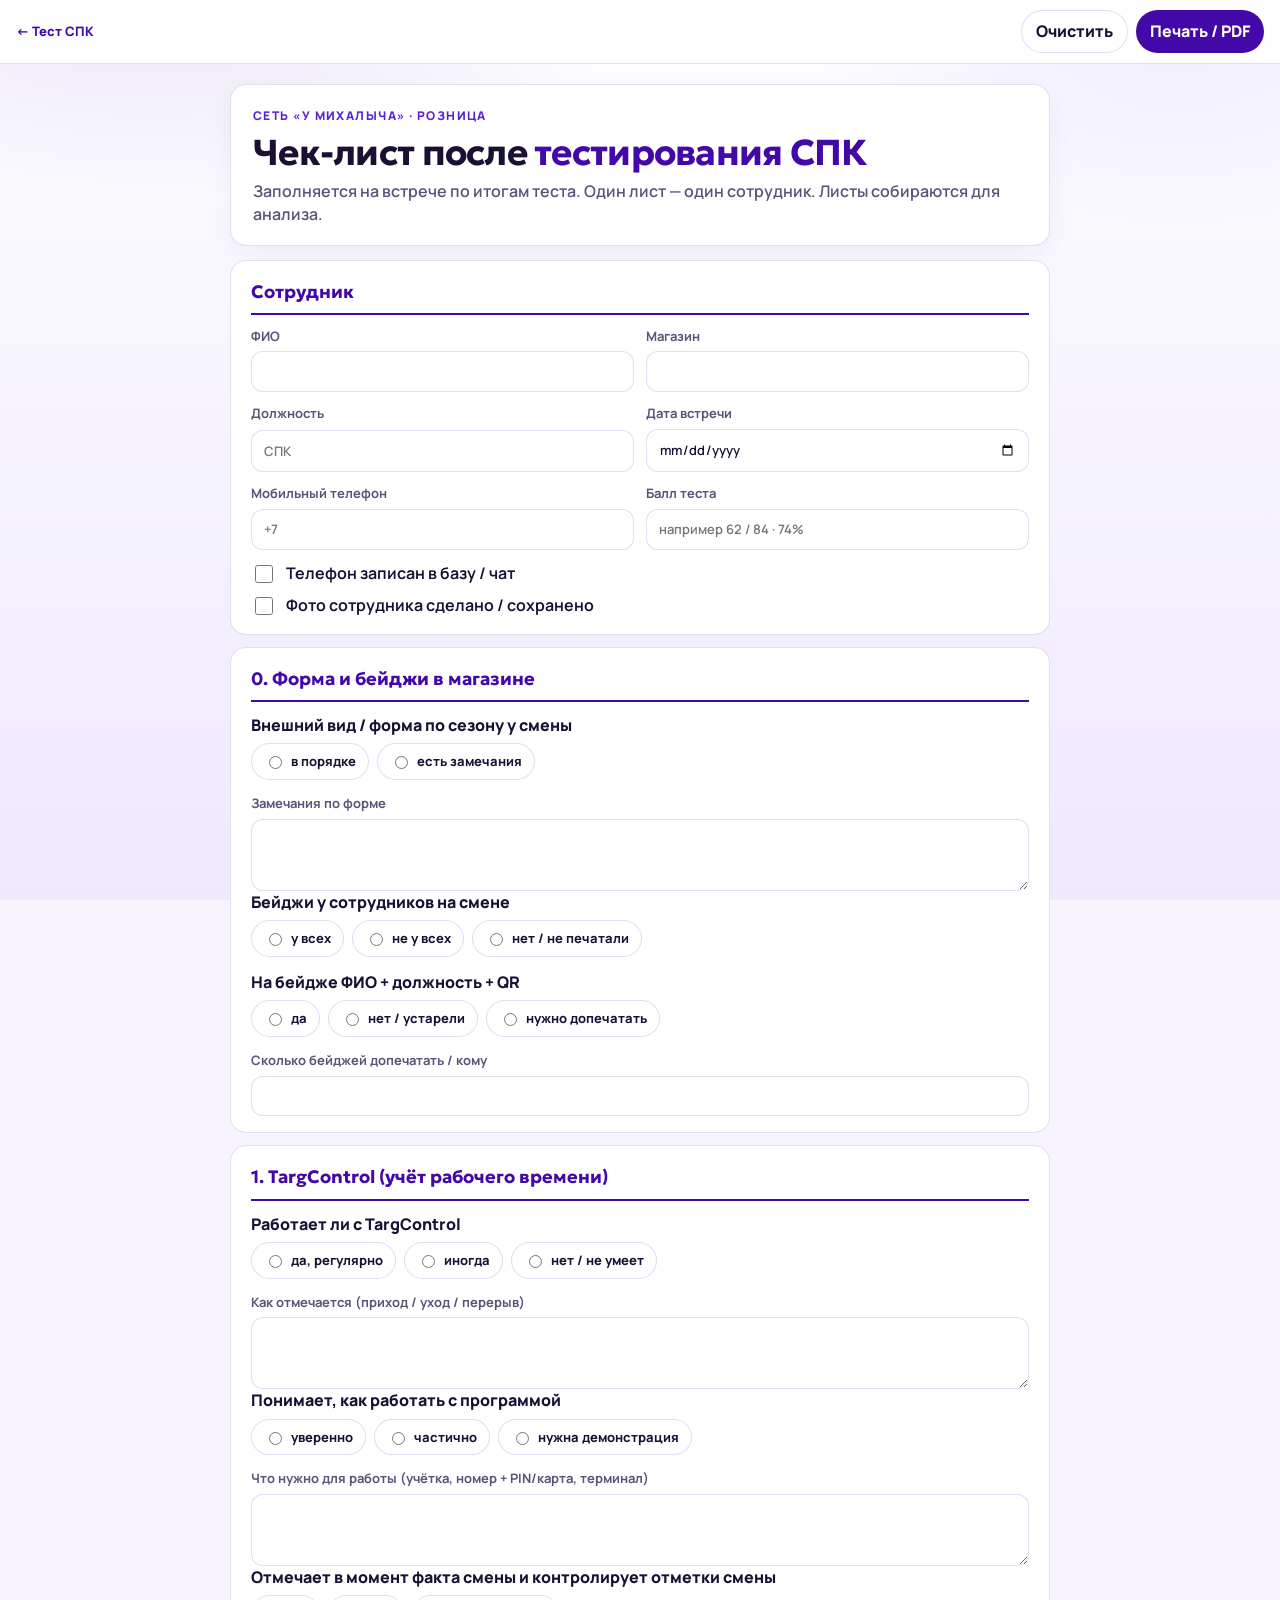
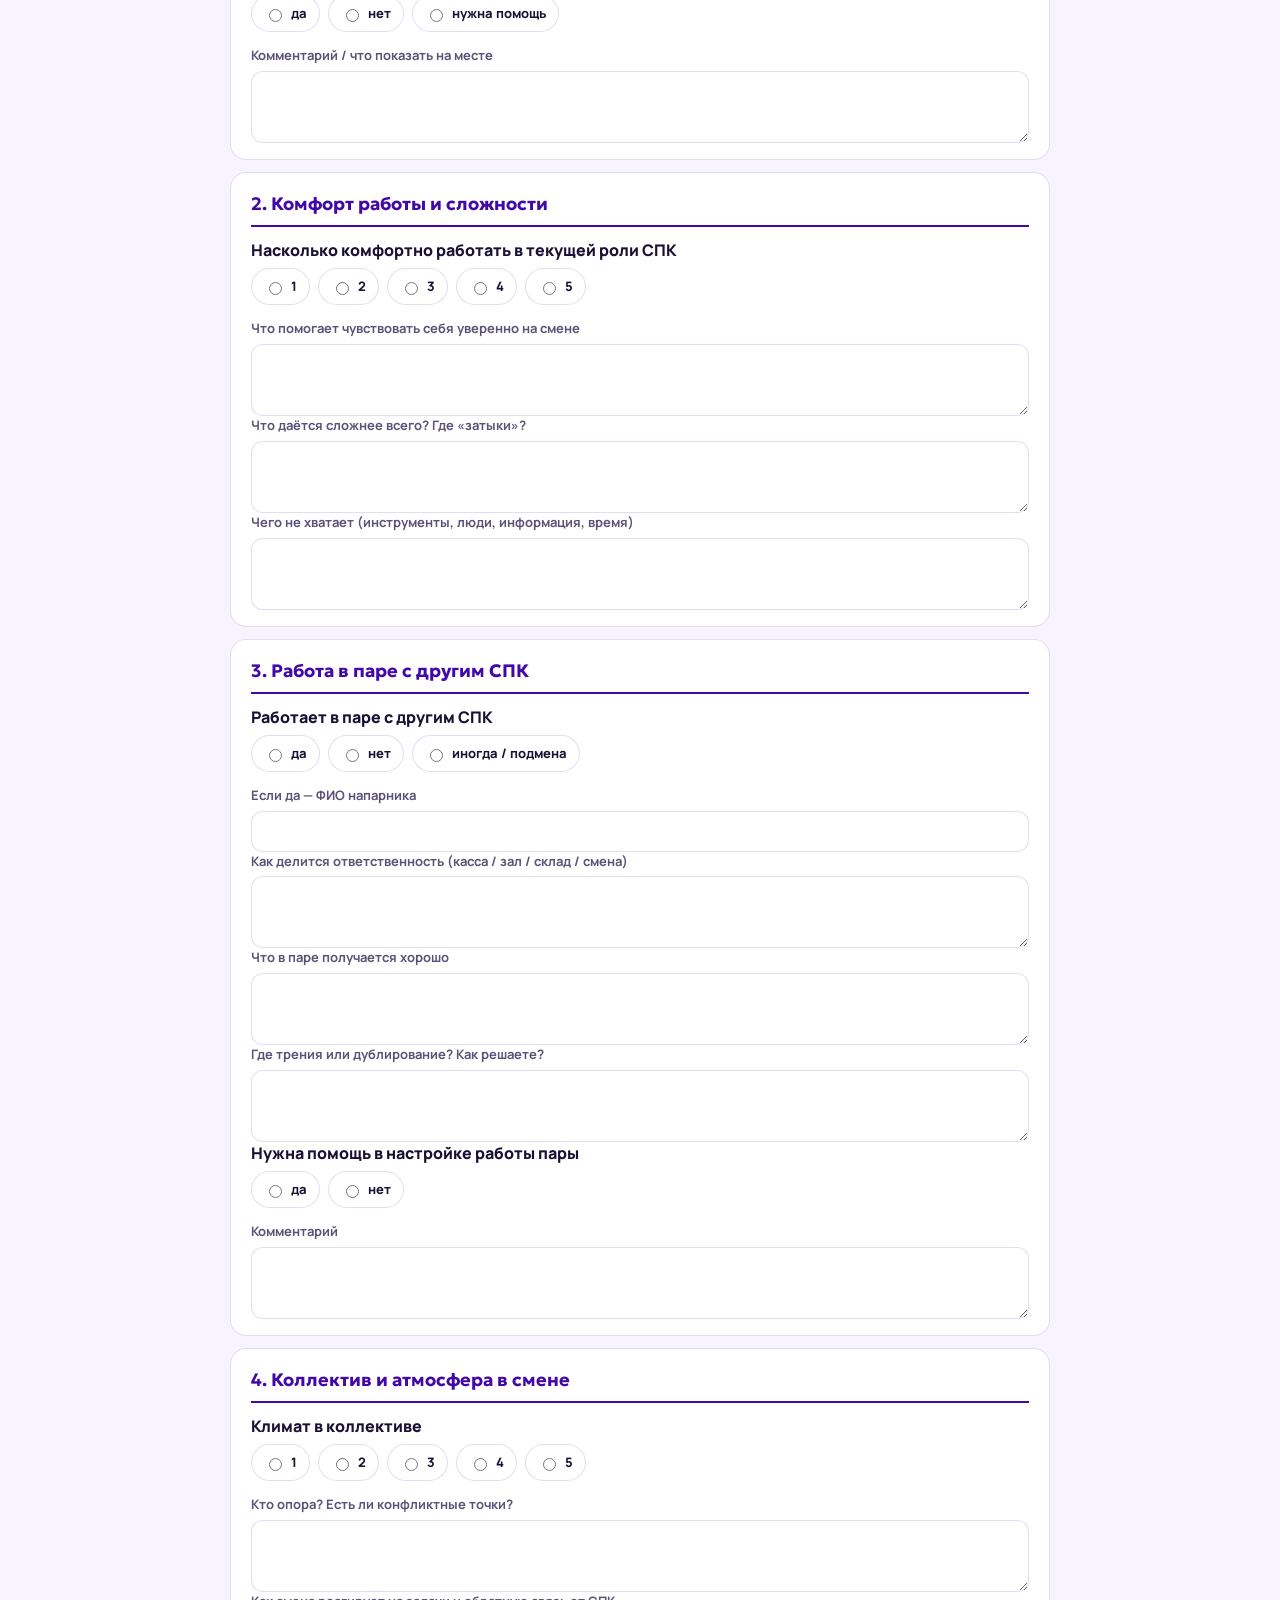
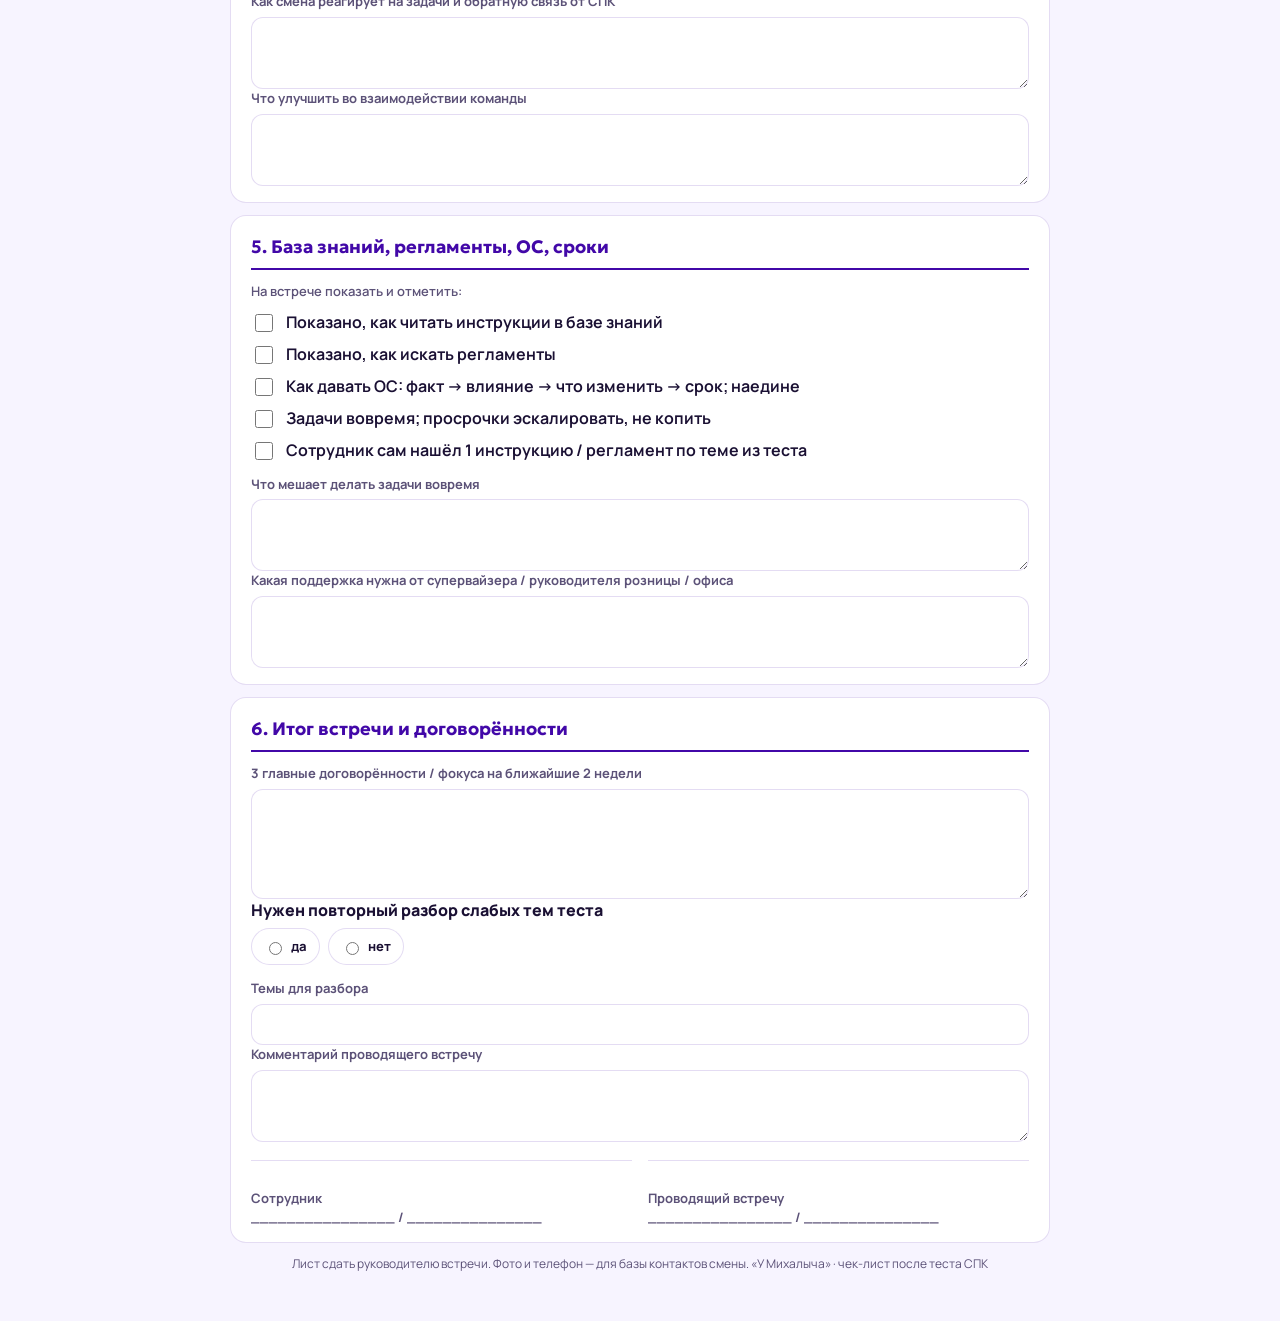
==== checklist.html @ 99d109a1 "Publish the post-test SPK checklist as a branded GitHub Pages form. Co-authored-by: Cursor <cursorag" ====
<!DOCTYPE html>
<html lang="ru">
<head>
  <meta charset="UTF-8" />
  <meta name="viewport" content="width=device-width, initial-scale=1" />
  <title>Чек-лист после тестирования СПК — У Михалыча</title>
  <meta name="description" content="Чек-лист встречи по итогам теста СПК сети «У Михалыча»: форма, бейджи, TargControl, комфорт, пара, коллектив, база знаний." />
  <meta name="theme-color" content="#4208a8" />
  <link rel="preconnect" href="https://fonts.googleapis.com" />
  <link rel="preconnect" href="https://fonts.gstatic.com" crossorigin />
  <link href="https://fonts.googleapis.com/css2?family=Geologica:wght@600;700&family=Manrope:wght@400;600;700;800&display=swap" rel="stylesheet" />
  <style>
    :root {
      --p: #4208a8;
      --p2: #5b21d6;
      --bg: #f7f4ff;
      --paper: #ffffff;
      --ink: #1a1033;
      --muted: #5c5278;
      --line: rgba(66, 8, 168, 0.14);
      --soft: rgba(66, 8, 168, 0.08);
      --ok: #1f7a4d;
      --radius: 16px;
      --font: "Manrope", system-ui, sans-serif;
      --display: "Geologica", "Manrope", sans-serif;
    }
    * { box-sizing: border-box; }
    html, body { margin: 0; min-height: 100%; }
    body {
      font-family: var(--font);
      color: var(--ink);
      background: var(--bg);
      line-height: 1.45;
    }
    .glow {
      position: fixed; inset: 0; pointer-events: none; z-index: 0;
      background:
        radial-gradient(900px 480px at 12% -10%, rgba(66, 8, 168, 0.14), transparent 60%),
        radial-gradient(700px 420px at 92% 0%, rgba(107, 61, 255, 0.1), transparent 55%),
        linear-gradient(180deg, #fff 0%, #f7f4ff 45%, #efe9ff 100%);
    }
    .bar {
      position: sticky; top: 0; z-index: 20;
      display: flex; align-items: center; justify-content: space-between; gap: 12px;
      padding: 10px 16px;
      background: rgba(255,255,255,.92);
      backdrop-filter: blur(12px);
      border-bottom: 1px solid var(--line);
    }
    .bar a { color: var(--p); font-weight: 800; text-decoration: none; font-size: 13px; }
    .bar .actions { display: flex; gap: 8px; flex-wrap: wrap; }
    .wrap {
      position: relative; z-index: 1;
      width: min(820px, calc(100% - 28px));
      margin: 20px auto 48px;
    }
    .hero {
      background: var(--paper);
      border: 1px solid var(--line);
      border-radius: var(--radius);
      padding: 22px 22px 18px;
      box-shadow: 0 10px 28px rgba(66, 8, 168, 0.06);
      margin-bottom: 14px;
    }
    .eyebrow {
      margin: 0 0 8px;
      text-transform: uppercase;
      letter-spacing: .12em;
      font-size: 12px;
      font-weight: 800;
      color: var(--p2);
    }
    h1 {
      font-family: var(--display);
      font-size: clamp(26px, 5vw, 36px);
      line-height: 1.1;
      margin: 0 0 8px;
      letter-spacing: -.02em;
    }
    h1 span { color: var(--p); }
    .lead { margin: 0; color: var(--muted); font-weight: 600; }
    .card {
      background: var(--paper);
      border: 1px solid var(--line);
      border-radius: var(--radius);
      padding: 18px 20px 16px;
      margin-bottom: 12px;
    }
    .card h2 {
      font-family: var(--display);
      font-size: 18px;
      margin: 0 0 12px;
      color: var(--p);
      padding-bottom: 8px;
      border-bottom: 2px solid var(--p);
    }
    .grid { display: grid; gap: 12px; }
    .grid.two { grid-template-columns: 1fr 1fr; }
    label.field { display: grid; gap: 6px; font-size: 13px; font-weight: 700; color: var(--muted); }
    input[type="text"], input[type="tel"], input[type="date"], textarea {
      width: 100%;
      font: inherit;
      font-weight: 600;
      color: var(--ink);
      border: 1px solid var(--line);
      border-radius: 12px;
      padding: 10px 12px;
      background: #fff;
    }
    textarea { min-height: 72px; resize: vertical; }
    input:focus, textarea:focus { outline: none; border-color: var(--p2); box-shadow: 0 0 0 3px rgba(91,33,214,.12); }
    .checks { display: grid; gap: 8px; }
    .check {
      display: flex; align-items: flex-start; gap: 10px;
      font-weight: 650; cursor: pointer;
    }
    .check input { margin-top: 3px; accent-color: var(--p); width: 18px; height: 18px; flex: 0 0 auto; }
    .pills { display: flex; flex-wrap: wrap; gap: 8px; }
    .pills label {
      display: inline-flex; align-items: center; gap: 6px;
      padding: 8px 12px;
      border: 1px solid var(--line);
      border-radius: 999px;
      background: #fff;
      font-weight: 750;
      font-size: 13px;
      cursor: pointer;
    }
    .pills input { accent-color: var(--p); }
    .pills label:has(input:checked) {
      border-color: var(--p);
      background: var(--soft);
      color: var(--p);
    }
    .q { margin: 0 0 6px; font-weight: 800; }
    .block { margin-bottom: 14px; }
    .hint { margin: 0 0 10px; color: var(--muted); font-size: 13px; font-weight: 600; }
    .btn {
      appearance: none; border: 0; cursor: pointer;
      border-radius: 999px;
      padding: 9px 14px;
      font: inherit; font-weight: 800;
    }
    .btn.primary { background: var(--p); color: #fff; }
    .btn.ghost { background: #fff; color: var(--ink); border: 1px solid var(--line); }
    .signs { display: grid; grid-template-columns: 1fr 1fr; gap: 16px; }
    .sign { border-top: 1px solid var(--line); padding-top: 28px; color: var(--muted); font-size: 13px; font-weight: 700; }
    .foot { text-align: center; color: var(--muted); font-size: 12px; margin-top: 8px; }
    @media (max-width: 640px) {
      .grid.two, .signs { grid-template-columns: 1fr; }
    }
    @media print {
      .glow, .bar, .no-print { display: none !important; }
      body { background: #fff; }
      .wrap { width: auto; margin: 0; }
      .hero, .card { box-shadow: none; break-inside: avoid; }
    }
  </style>
</head>
<body>
  <div class="glow" aria-hidden="true"></div>
  <div class="bar no-print">
    <a href="./">← Тест СПК</a>
    <div class="actions">
      <button class="btn ghost" type="button" id="btn-clear">Очистить</button>
      <button class="btn primary" type="button" id="btn-print">Печать / PDF</button>
    </div>
  </div>

  <main class="wrap">
    <header class="hero">
      <p class="eyebrow">Сеть «У Михалыча» · розница</p>
      <h1>Чек-лист после <span>тестирования СПК</span></h1>
      <p class="lead">Заполняется на встрече по итогам теста. Один лист — один сотрудник. Листы собираются для анализа.</p>
    </header>

    <form id="sheet">
      <section class="card">
        <h2>Сотрудник</h2>
        <div class="grid two">
          <label class="field">ФИО<input name="fio" type="text" autocomplete="name" /></label>
          <label class="field">Магазин<input name="store" type="text" /></label>
          <label class="field">Должность<input name="role" type="text" placeholder="СПК" /></label>
          <label class="field">Дата встречи<input name="date" type="date" /></label>
          <label class="field">Мобильный телефон<input name="phone" type="tel" placeholder="+7" /></label>
          <label class="field">Балл теста<input name="score" type="text" placeholder="например 62 / 84 · 74%" /></label>
        </div>
        <div class="checks" style="margin-top:12px">
          <label class="check"><input type="checkbox" name="phone_saved" /> Телефон записан в базу / чат</label>
          <label class="check"><input type="checkbox" name="photo" /> Фото сотрудника сделано / сохранено</label>
        </div>
      </section>

      <section class="card">
        <h2>0. Форма и бейджи в магазине</h2>
        <div class="block">
          <p class="q">Внешний вид / форма по сезону у смены</p>
          <div class="pills">
            <label><input type="radio" name="form_ok" value="ok" /> в порядке</label>
            <label><input type="radio" name="form_ok" value="notes" /> есть замечания</label>
          </div>
        </div>
        <label class="field">Замечания по форме<textarea name="form_notes"></textarea></label>
        <div class="block">
          <p class="q">Бейджи у сотрудников на смене</p>
          <div class="pills">
            <label><input type="radio" name="badge_who" value="all" /> у всех</label>
            <label><input type="radio" name="badge_who" value="some" /> не у всех</label>
            <label><input type="radio" name="badge_who" value="none" /> нет / не печатали</label>
          </div>
        </div>
        <div class="block">
          <p class="q">На бейдже ФИО + должность + QR</p>
          <div class="pills">
            <label><input type="radio" name="badge_qr" value="yes" /> да</label>
            <label><input type="radio" name="badge_qr" value="old" /> нет / устарели</label>
            <label><input type="radio" name="badge_qr" value="print" /> нужно допечатать</label>
          </div>
        </div>
        <label class="field">Сколько бейджей допечатать / кому<input name="badge_print" type="text" /></label>
      </section>

      <section class="card">
        <h2>1. TargControl (учёт рабочего времени)</h2>
        <div class="block">
          <p class="q">Работает ли с TargControl</p>
          <div class="pills">
            <label><input type="radio" name="tc_use" value="yes" /> да, регулярно</label>
            <label><input type="radio" name="tc_use" value="sometimes" /> иногда</label>
            <label><input type="radio" name="tc_use" value="no" /> нет / не умеет</label>
          </div>
        </div>
        <label class="field">Как отмечается (приход / уход / перерыв)<textarea name="tc_how"></textarea></label>
        <div class="block">
          <p class="q">Понимает, как работать с программой</p>
          <div class="pills">
            <label><input type="radio" name="tc_skill" value="ok" /> уверенно</label>
            <label><input type="radio" name="tc_skill" value="part" /> частично</label>
            <label><input type="radio" name="tc_skill" value="demo" /> нужна демонстрация</label>
          </div>
        </div>
        <label class="field">Что нужно для работы (учётка, номер + PIN/карта, терминал)<textarea name="tc_need"></textarea></label>
        <div class="block">
          <p class="q">Отмечает в момент факта смены и контролирует отметки смены</p>
          <div class="pills">
            <label><input type="radio" name="tc_fact" value="yes" /> да</label>
            <label><input type="radio" name="tc_fact" value="no" /> нет</label>
            <label><input type="radio" name="tc_fact" value="help" /> нужна помощь</label>
          </div>
        </div>
        <label class="field">Комментарий / что показать на месте<textarea name="tc_note"></textarea></label>
      </section>

      <section class="card">
        <h2>2. Комфорт работы и сложности</h2>
        <div class="block">
          <p class="q">Насколько комфортно работать в текущей роли СПК</p>
          <div class="pills">
            <label><input type="radio" name="comfort" value="1" /> 1</label>
            <label><input type="radio" name="comfort" value="2" /> 2</label>
            <label><input type="radio" name="comfort" value="3" /> 3</label>
            <label><input type="radio" name="comfort" value="4" /> 4</label>
            <label><input type="radio" name="comfort" value="5" /> 5</label>
          </div>
        </div>
        <label class="field">Что помогает чувствовать себя уверенно на смене<textarea name="comfort_plus"></textarea></label>
        <label class="field">Что даётся сложнее всего? Где «затыки»?<textarea name="comfort_hard"></textarea></label>
        <label class="field">Чего не хватает (инструменты, люди, информация, время)<textarea name="comfort_need"></textarea></label>
      </section>

      <section class="card">
        <h2>3. Работа в паре с другим СПК</h2>
        <div class="block">
          <p class="q">Работает в паре с другим СПК</p>
          <div class="pills">
            <label><input type="radio" name="pair" value="yes" /> да</label>
            <label><input type="radio" name="pair" value="no" /> нет</label>
            <label><input type="radio" name="pair" value="sometimes" /> иногда / подмена</label>
          </div>
        </div>
        <label class="field">Если да — ФИО напарника<input name="pair_name" type="text" /></label>
        <label class="field">Как делится ответственность (касса / зал / склад / смена)<textarea name="pair_zones"></textarea></label>
        <label class="field">Что в паре получается хорошо<textarea name="pair_good"></textarea></label>
        <label class="field">Где трения или дублирование? Как решаете?<textarea name="pair_bad"></textarea></label>
        <div class="block">
          <p class="q">Нужна помощь в настройке работы пары</p>
          <div class="pills">
            <label><input type="radio" name="pair_help" value="yes" /> да</label>
            <label><input type="radio" name="pair_help" value="no" /> нет</label>
          </div>
        </div>
        <label class="field">Комментарий<textarea name="pair_note"></textarea></label>
      </section>

      <section class="card">
        <h2>4. Коллектив и атмосфера в смене</h2>
        <div class="block">
          <p class="q">Климат в коллективе</p>
          <div class="pills">
            <label><input type="radio" name="team" value="1" /> 1</label>
            <label><input type="radio" name="team" value="2" /> 2</label>
            <label><input type="radio" name="team" value="3" /> 3</label>
            <label><input type="radio" name="team" value="4" /> 4</label>
            <label><input type="radio" name="team" value="5" /> 5</label>
          </div>
        </div>
        <label class="field">Кто опора? Есть ли конфликтные точки?<textarea name="team_people"></textarea></label>
        <label class="field">Как смена реагирует на задачи и обратную связь от СПК<textarea name="team_fb"></textarea></label>
        <label class="field">Что улучшить во взаимодействии команды<textarea name="team_fix"></textarea></label>
      </section>

      <section class="card">
        <h2>5. База знаний, регламенты, ОС, сроки</h2>
        <p class="hint">На встрече показать и отметить:</p>
        <div class="checks">
          <label class="check"><input type="checkbox" name="kb_read" /> Показано, как читать инструкции в базе знаний</label>
          <label class="check"><input type="checkbox" name="kb_find" /> Показано, как искать регламенты</label>
          <label class="check"><input type="checkbox" name="kb_fb" /> Как давать ОС: факт → влияние → что изменить → срок; наедине</label>
          <label class="check"><input type="checkbox" name="kb_deadlines" /> Задачи вовремя; просрочки эскалировать, не копить</label>
          <label class="check"><input type="checkbox" name="kb_practice" /> Сотрудник сам нашёл 1 инструкцию / регламент по теме из теста</label>
        </div>
        <label class="field" style="margin-top:12px">Что мешает делать задачи вовремя<textarea name="kb_block"></textarea></label>
        <label class="field">Какая поддержка нужна от супервайзера / руководителя розницы / офиса<textarea name="kb_support"></textarea></label>
      </section>

      <section class="card">
        <h2>6. Итог встречи и договорённости</h2>
        <label class="field">3 главные договорённости / фокуса на ближайшие 2 недели<textarea name="focus" style="min-height:110px"></textarea></label>
        <div class="block">
          <p class="q">Нужен повторный разбор слабых тем теста</p>
          <div class="pills">
            <label><input type="radio" name="retest" value="yes" /> да</label>
            <label><input type="radio" name="retest" value="no" /> нет</label>
          </div>
        </div>
        <label class="field">Темы для разбора<input name="retest_topics" type="text" /></label>
        <label class="field">Комментарий проводящего встречу<textarea name="host_note"></textarea></label>
        <div class="signs" style="margin-top:18px">
          <div class="sign">Сотрудник<br />________________ / _______________</div>
          <div class="sign">Проводящий встречу<br />________________ / _______________</div>
        </div>
      </section>
    </form>

    <p class="foot">Лист сдать руководителю встречи. Фото и телефон — для базы контактов смены. «У Михалыча» · чек-лист после теста СПК</p>
  </main>

  <script>
    const KEY = "spk-post-test-checklist";
    const form = document.getElementById("sheet");

    function save() {
      const data = {};
      new FormData(form).forEach((v, k) => { data[k] = v; });
      form.querySelectorAll("input[type=checkbox]").forEach((el) => { data[el.name] = el.checked; });
      localStorage.setItem(KEY, JSON.stringify(data));
    }

    function load() {
      const raw = localStorage.getItem(KEY);
      if (!raw) return;
      const data = JSON.parse(raw);
      Object.entries(data).forEach(([k, v]) => {
        const els = form.querySelectorAll(`[name="${k}"]`);
        els.forEach((el) => {
          if (el.type === "checkbox") el.checked = !!v;
          else if (el.type === "radio") el.checked = el.value === v;
          else el.value = v;
        });
      });
    }

    form.addEventListener("input", save);
    form.addEventListener("change", save);
    document.getElementById("btn-print").onclick = () => window.print();
    document.getElementById("btn-clear").onclick = () => {
      if (!confirm("Очистить заполненный лист на этом устройстве?")) return;
      form.reset();
      localStorage.removeItem(KEY);
    };
    load();
  </script>
</body>
</html>
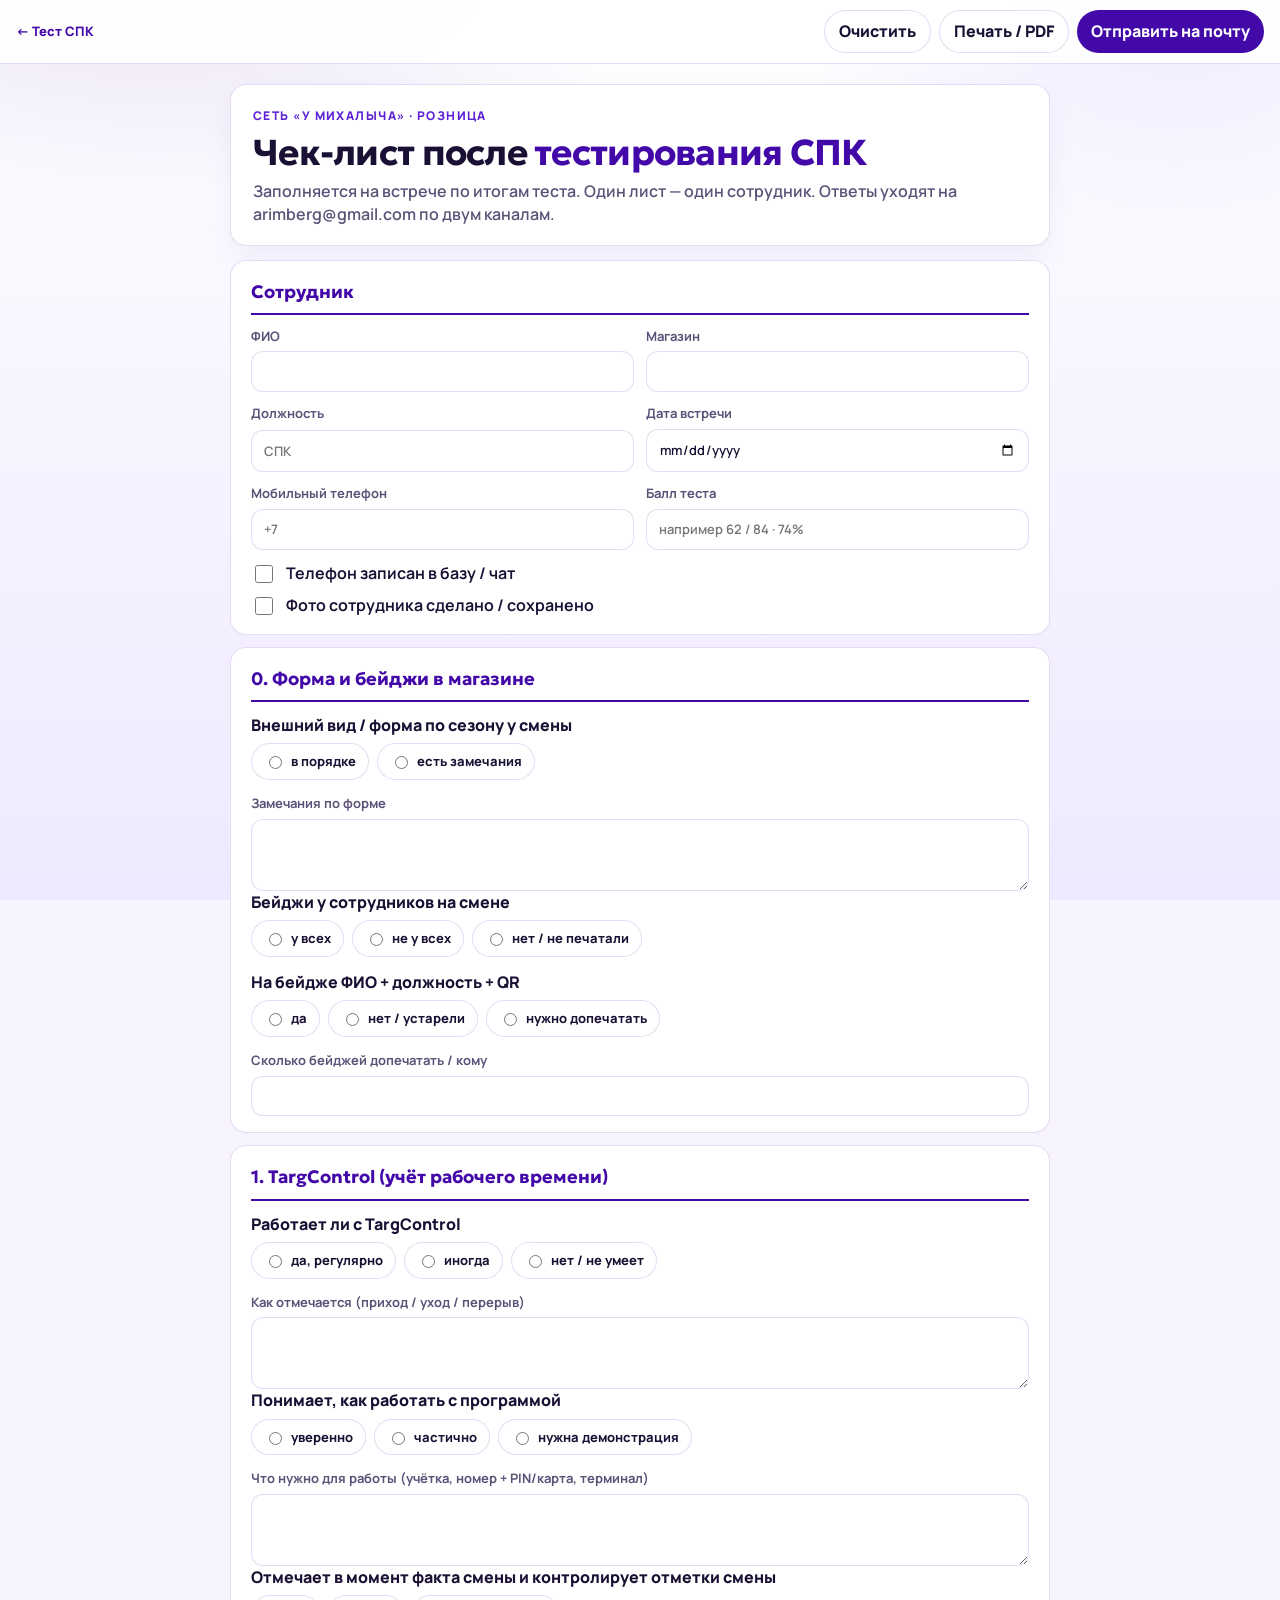
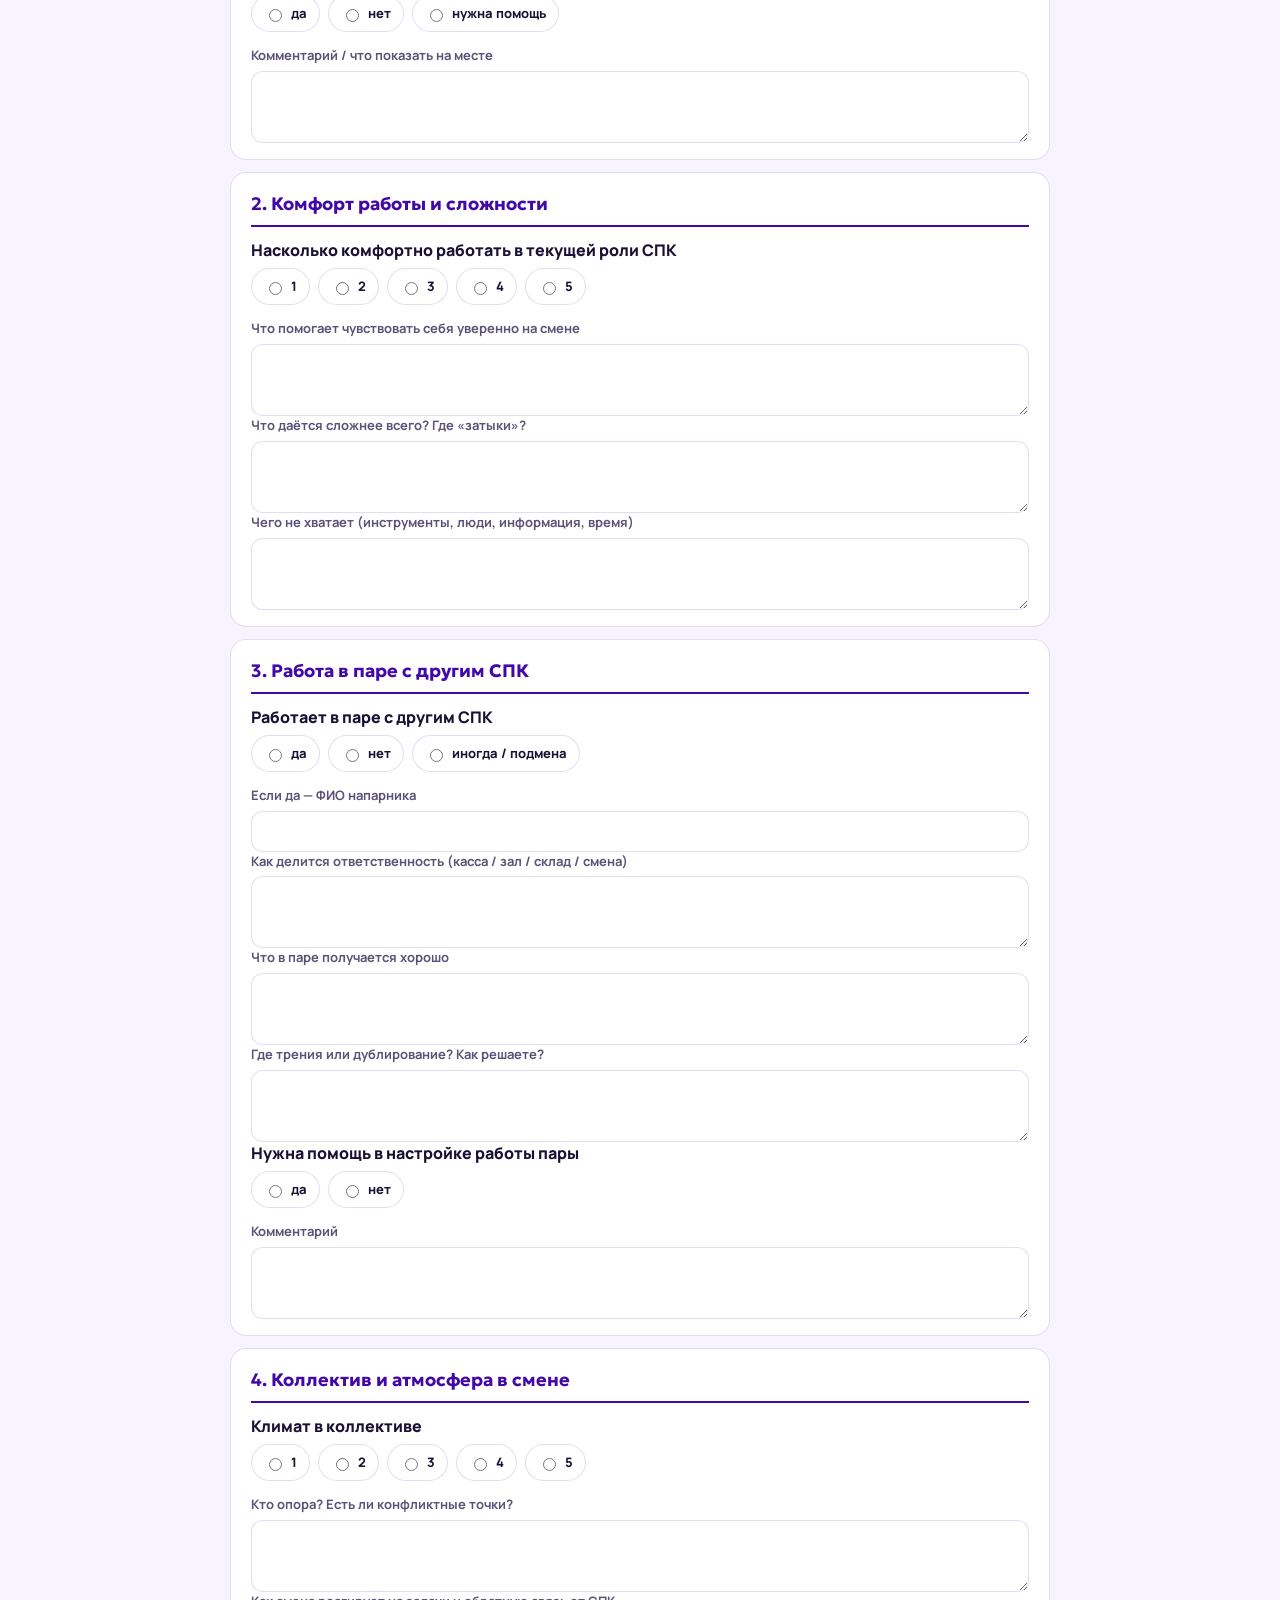
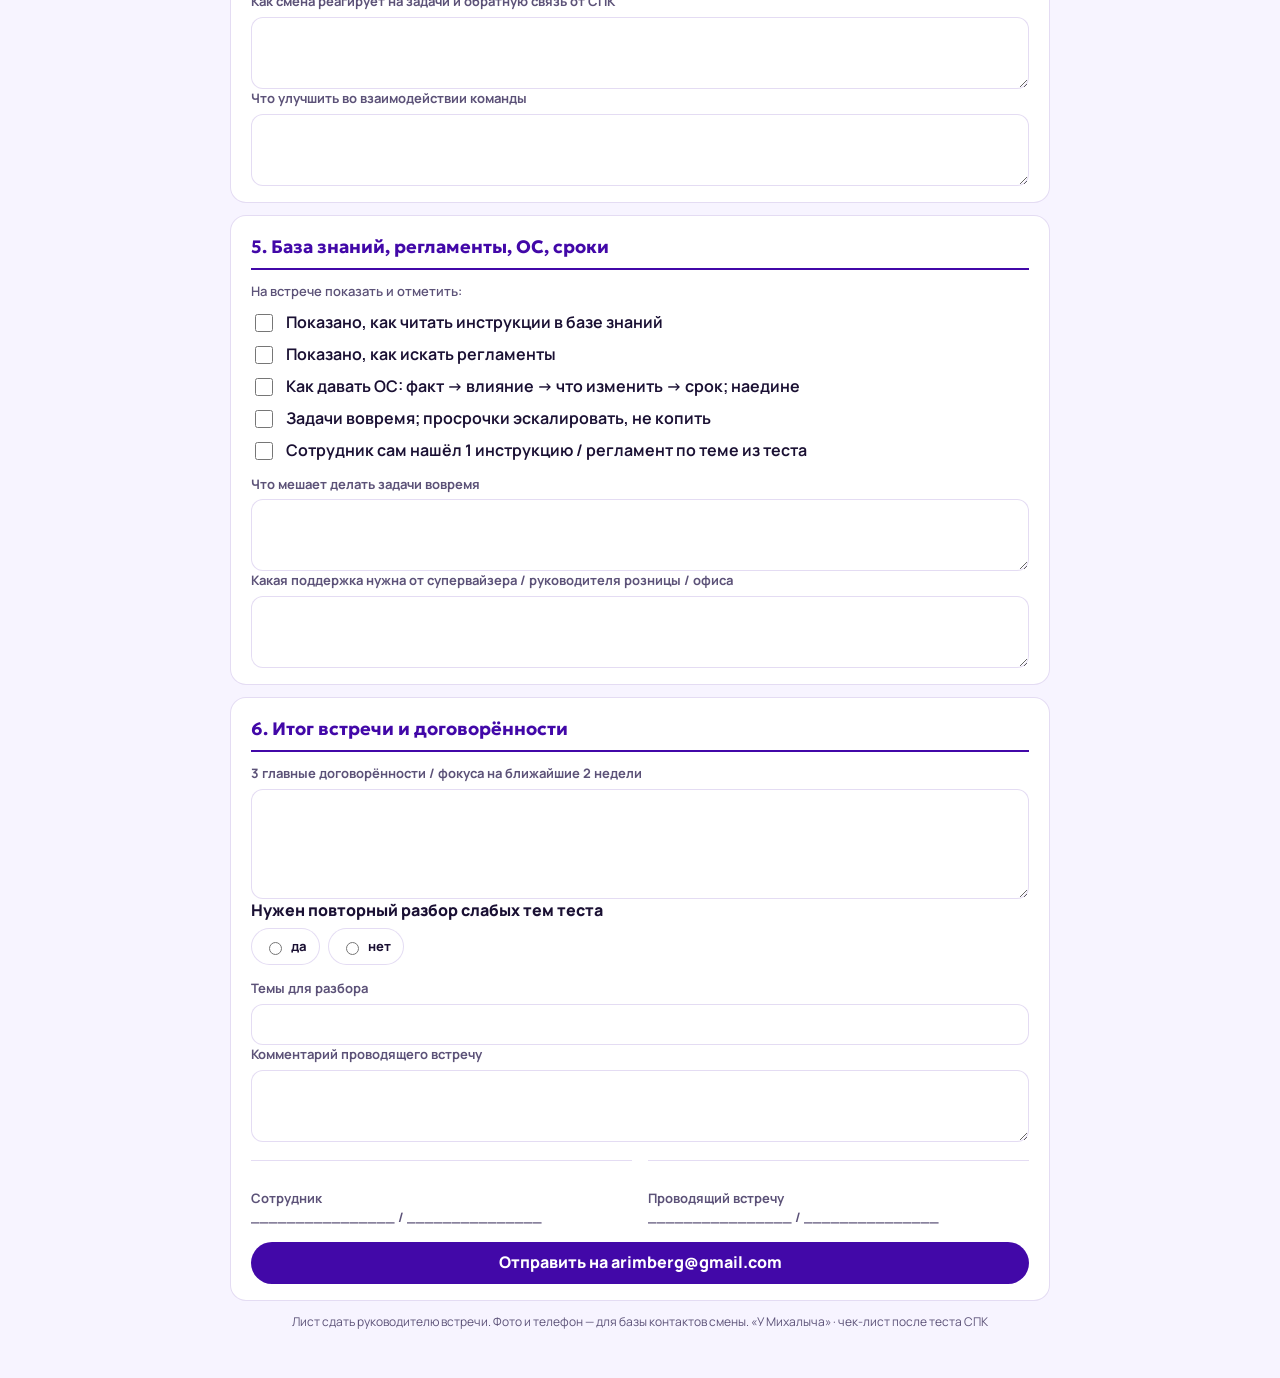
==== commit 7915ad6f: "Send completed SPK checklists to arimberg@gmail.com on both mail channels. Co-authored-by: Cursor <c" ====
--- a/checklist.html
+++ b/checklist.html
@@ -143,6 +143,20 @@
     }
     .btn.primary { background: var(--p); color: #fff; }
     .btn.ghost { background: #fff; color: var(--ink); border: 1px solid var(--line); }
+    .btn:disabled { opacity: 0.45; cursor: not-allowed; }
+    .mail-status {
+      margin: 0 0 12px;
+      padding: 10px 12px;
+      border-radius: 12px;
+      border: 1px solid var(--line);
+      background: #faf8fc;
+      color: var(--muted);
+      font-size: 14px;
+      font-weight: 650;
+    }
+    .mail-status.ok { background: #e8f6ee; color: var(--ok); border-color: rgba(31,122,77,.3); }
+    .mail-status.bad { background: #efe9ff; color: var(--p); border-color: rgba(66,8,168,.28); }
+    .mail-status.hidden { display: none; }
     .signs { display: grid; grid-template-columns: 1fr 1fr; gap: 16px; }
     .sign { border-top: 1px solid var(--line); padding-top: 28px; color: var(--muted); font-size: 13px; font-weight: 700; }
     .foot { text-align: center; color: var(--muted); font-size: 12px; margin-top: 8px; }
@@ -160,10 +174,11 @@
 <body>
   <div class="glow" aria-hidden="true"></div>
   <div class="bar no-print">
-    <a href="./">← Тест СПК</a>
+    <a href="/spk-quiz-mihalych/">← Тест СПК</a>
     <div class="actions">
       <button class="btn ghost" type="button" id="btn-clear">Очистить</button>
-      <button class="btn primary" type="button" id="btn-print">Печать / PDF</button>
+      <button class="btn ghost" type="button" id="btn-print">Печать / PDF</button>
+      <button class="btn primary" type="button" id="btn-send">Отправить на почту</button>
     </div>
   </div>
 
@@ -171,7 +186,8 @@
     <header class="hero">
       <p class="eyebrow">Сеть «У Михалыча» · розница</p>
       <h1>Чек-лист после <span>тестирования СПК</span></h1>
-      <p class="lead">Заполняется на встрече по итогам теста. Один лист — один сотрудник. Листы собираются для анализа.</p>
+      <p class="lead">Заполняется на встрече по итогам теста. Один лист — один сотрудник. Ответы уходят на arimberg@gmail.com по двум каналам.</p>
+      <p id="mail-status" class="mail-status hidden" aria-live="polite"></p>
     </header>
 
     <form id="sheet">
@@ -339,6 +355,9 @@
           <div class="sign">Сотрудник<br />________________ / _______________</div>
           <div class="sign">Проводящий встречу<br />________________ / _______________</div>
         </div>
+        <div class="no-print" style="margin-top:16px">
+          <button class="btn primary" type="button" id="btn-send-bottom" style="width:100%">Отправить на arimberg@gmail.com</button>
+        </div>
       </section>
     </form>
 
@@ -347,7 +366,78 @@
 
   <script>
     const KEY = "spk-post-test-checklist";
+    const MAIL_TO = "arimberg@gmail.com";
+    const MAIL_WEB3FORMS_KEY = "75e8c010-1d63-4fb9-b6c9-797553dcbeca";
+    const MAIL_WEB3FORMS_URL = "https://api.web3forms.com/submit";
+    const MAIL_FORMSUBMIT_AJAX = "https://formsubmit.co/ajax/" + MAIL_TO;
+    const MAIL_FORMSUBMIT_FORM = "https://formsubmit.co/" + MAIL_TO;
+
+    const LABELS = {
+      fio: "ФИО",
+      store: "Магазин",
+      role: "Должность",
+      date: "Дата встречи",
+      phone: "Телефон",
+      score: "Балл теста",
+      phone_saved: "Телефон записан в базу / чат",
+      photo: "Фото сделано / сохранено",
+      form_ok: "Форма по сезону",
+      form_notes: "Замечания по форме",
+      badge_who: "Бейджи на смене",
+      badge_qr: "На бейдже ФИО + должность + QR",
+      badge_print: "Сколько бейджей допечатать / кому",
+      tc_use: "Работает с TargControl",
+      tc_how: "Как отмечается",
+      tc_skill: "Понимает программу",
+      tc_need: "Что нужно для работы",
+      tc_fact: "Отмечает в момент факта / контролирует смену",
+      tc_note: "Комментарий TargControl",
+      comfort: "Комфорт в роли СПК (1–5)",
+      comfort_plus: "Что помогает быть уверенным",
+      comfort_hard: "Что сложнее / затыки",
+      comfort_need: "Чего не хватает",
+      pair: "Работает в паре с другим СПК",
+      pair_name: "ФИО напарника",
+      pair_zones: "Как делится ответственность",
+      pair_good: "Что в паре получается хорошо",
+      pair_bad: "Трения / дублирование",
+      pair_help: "Нужна помощь в настройке пары",
+      pair_note: "Комментарий по паре",
+      team: "Климат в коллективе (1–5)",
+      team_people: "Опора / конфликтные точки",
+      team_fb: "Реакция смены на задачи и ОС",
+      team_fix: "Что улучшить в команде",
+      kb_read: "Показано: читать инструкции в БЗ",
+      kb_find: "Показано: искать регламенты",
+      kb_fb: "Показано: как давать ОС",
+      kb_deadlines: "Подчёркнуто: задачи вовремя",
+      kb_practice: "Сам нашёл 1 инструкцию / регламент",
+      kb_block: "Что мешает делать задачи вовремя",
+      kb_support: "Какая поддержка нужна",
+      focus: "3 договорённости на 2 недели",
+      retest: "Нужен повторный разбор слабых тем",
+      retest_topics: "Темы для разбора",
+      host_note: "Комментарий проводящего",
+    };
+
+    const VALUES = {
+      ok: "в порядке",
+      notes: "есть замечания",
+      all: "у всех",
+      some: "не у всех",
+      none: "нет / не печатали",
+      yes: "да",
+      no: "нет",
+      old: "нет / устарели",
+      print: "нужно допечатать",
+      sometimes: "иногда",
+      part: "частично",
+      demo: "нужна демонстрация",
+      help: "нужна помощь",
+    };
+
     const form = document.getElementById("sheet");
+    const statusEl = document.getElementById("mail-status");
 
     function save() {
       const data = {};
@@ -370,13 +460,184 @@
       });
     }
 
+    function pretty(val) {
+      if (val === true || val === "true") return "да";
+      if (val === false || val === "false" || val === "") return "—";
+      return VALUES[val] || String(val);
+    }
+
+    function collect() {
+      const data = {};
+      form.querySelectorAll("[name]").forEach((el) => {
+        const n = el.name;
+        if (!n) return;
+        if (el.type === "checkbox") data[n] = el.checked;
+        else if (el.type === "radio") {
+          if (el.checked) data[n] = el.value;
+          else if (!(n in data)) data[n] = "";
+        } else data[n] = (el.value || "").trim();
+      });
+      return data;
+    }
+
+    function buildPayload() {
+      const d = collect();
+      const lines = ["Чек-лист после тестирования СПК «У Михалыча»", ""];
+      Object.keys(LABELS).forEach((key) => {
+        lines.push(LABELS[key] + ": " + pretty(d[key]));
+      });
+      const fio = d.fio || "без ФИО";
+      const store = d.store || "магазин не указан";
+      const role = d.role || "СПК";
+      return {
+        subject: "Чек-лист СПК: " + fio + " · " + store,
+        name: fio,
+        email: "noreply@um-ural.ru",
+        store: store,
+        position: role,
+        score: d.score || "",
+        message: lines.join("\n"),
+      };
+    }
+
+    async function sendWeb3Forms(payload) {
+      const res = await fetch(MAIL_WEB3FORMS_URL, {
+        method: "POST",
+        headers: { "Content-Type": "application/json", Accept: "application/json" },
+        body: JSON.stringify({
+          access_key: MAIL_WEB3FORMS_KEY,
+          subject: payload.subject,
+          from_name: "Чек-лист СПК У Михалыча",
+          name: payload.name,
+          email: payload.email,
+          replyto: payload.email,
+          store: payload.store,
+          position: payload.position,
+          score: payload.score,
+          message: payload.message,
+          botcheck: false,
+        }),
+      });
+      const data = await res.json().catch(() => ({}));
+      const ok = data.success === true || data.success === "true";
+      return { ok, provider: "Web3Forms", message: String(data.message || (ok ? "ok" : "HTTP " + res.status)) };
+    }
+
+    async function sendFormSubmitAjax(payload) {
+      const res = await fetch(MAIL_FORMSUBMIT_AJAX, {
+        method: "POST",
+        headers: { "Content-Type": "application/json", Accept: "application/json" },
+        body: JSON.stringify({
+          name: payload.name,
+          email: payload.email,
+          _replyto: payload.email,
+          _subject: payload.subject,
+          _template: "table",
+          _captcha: "false",
+          _honey: "",
+          _url: location.href,
+          store: payload.store,
+          position: payload.position,
+          score: payload.score,
+          message: payload.message,
+        }),
+      });
+      const data = await res.json().catch(() => ({}));
+      const ok = data.success === true || data.success === "true";
+      return { ok, provider: "FormSubmit", message: String(data.message || (ok ? "ok" : "HTTP " + res.status)) };
+    }
+
+    async function sendFormSubmitForm(payload) {
+      await new Promise((resolve) => {
+        const frameName = "mail_frame_" + Date.now();
+        const iframe = document.createElement("iframe");
+        iframe.name = frameName;
+        iframe.title = "mail";
+        iframe.style.display = "none";
+        document.body.appendChild(iframe);
+        const mailForm = document.createElement("form");
+        mailForm.method = "POST";
+        mailForm.action = MAIL_FORMSUBMIT_FORM;
+        mailForm.target = frameName;
+        mailForm.acceptCharset = "UTF-8";
+        mailForm.style.display = "none";
+        const fields = {
+          name: payload.name,
+          email: payload.email,
+          _subject: payload.subject,
+          _template: "table",
+          _captcha: "false",
+          _honey: "",
+          _next: "https://formsubmit.co/thanks.html",
+          store: payload.store,
+          position: payload.position,
+          score: payload.score,
+          message: payload.message,
+        };
+        Object.entries(fields).forEach(([key, value]) => {
+          const input = document.createElement("input");
+          input.type = "hidden";
+          input.name = key;
+          input.value = value == null ? "" : String(value);
+          mailForm.appendChild(input);
+        });
+        document.body.appendChild(mailForm);
+        mailForm.submit();
+        window.setTimeout(() => {
+          mailForm.remove();
+          iframe.remove();
+          resolve();
+        }, 2200);
+      });
+      return { ok: true, provider: "FormSubmit-форма", message: "form posted" };
+    }
+
+    function setStatus(kind, text) {
+      statusEl.className = "mail-status " + kind;
+      statusEl.textContent = text;
+      statusEl.scrollIntoView({ behavior: "smooth", block: "nearest" });
+    }
+
+    async function sendMail() {
+      const d = collect();
+      if (!d.fio) {
+        setStatus("bad", "Укажите ФИО — без него лист не отправим.");
+        form.querySelector("[name=fio]").focus();
+        return;
+      }
+      const payload = buildPayload();
+      const buttons = [document.getElementById("btn-send"), document.getElementById("btn-send-bottom")];
+      buttons.forEach((b) => { b.disabled = true; });
+      setStatus("", "Отправляем на " + MAIL_TO + " по двум каналам…");
+
+      const results = [];
+      try { results.push(await sendWeb3Forms(payload)); }
+      catch (err) { results.push({ ok: false, provider: "Web3Forms", message: String(err) }); }
+      try { results.push(await sendFormSubmitAjax(payload)); }
+      catch (err) { results.push({ ok: false, provider: "FormSubmit", message: String(err) }); }
+      try { results.push(await sendFormSubmitForm(payload)); }
+      catch (err) { results.push({ ok: false, provider: "FormSubmit-форма", message: String(err) }); }
+
+      const ok = results.filter((r) => r.ok);
+      const via = ok.map((r) => r.provider).join(" + ");
+      if (ok.length) {
+        setStatus("ok", "Лист отправлен на " + MAIL_TO + (via ? " (" + via + ")" : "") + ".");
+      } else {
+        setStatus("bad", "Не подтвердилась отправка. Нажмите «Печать / PDF» или напишите на " + MAIL_TO + ".");
+      }
+      buttons.forEach((b) => { b.disabled = false; });
+    }
+
     form.addEventListener("input", save);
     form.addEventListener("change", save);
     document.getElementById("btn-print").onclick = () => window.print();
+    document.getElementById("btn-send").onclick = sendMail;
+    document.getElementById("btn-send-bottom").onclick = sendMail;
     document.getElementById("btn-clear").onclick = () => {
       if (!confirm("Очистить заполненный лист на этом устройстве?")) return;
       form.reset();
       localStorage.removeItem(KEY);
+      statusEl.className = "mail-status hidden";
     };
     load();
   </script>
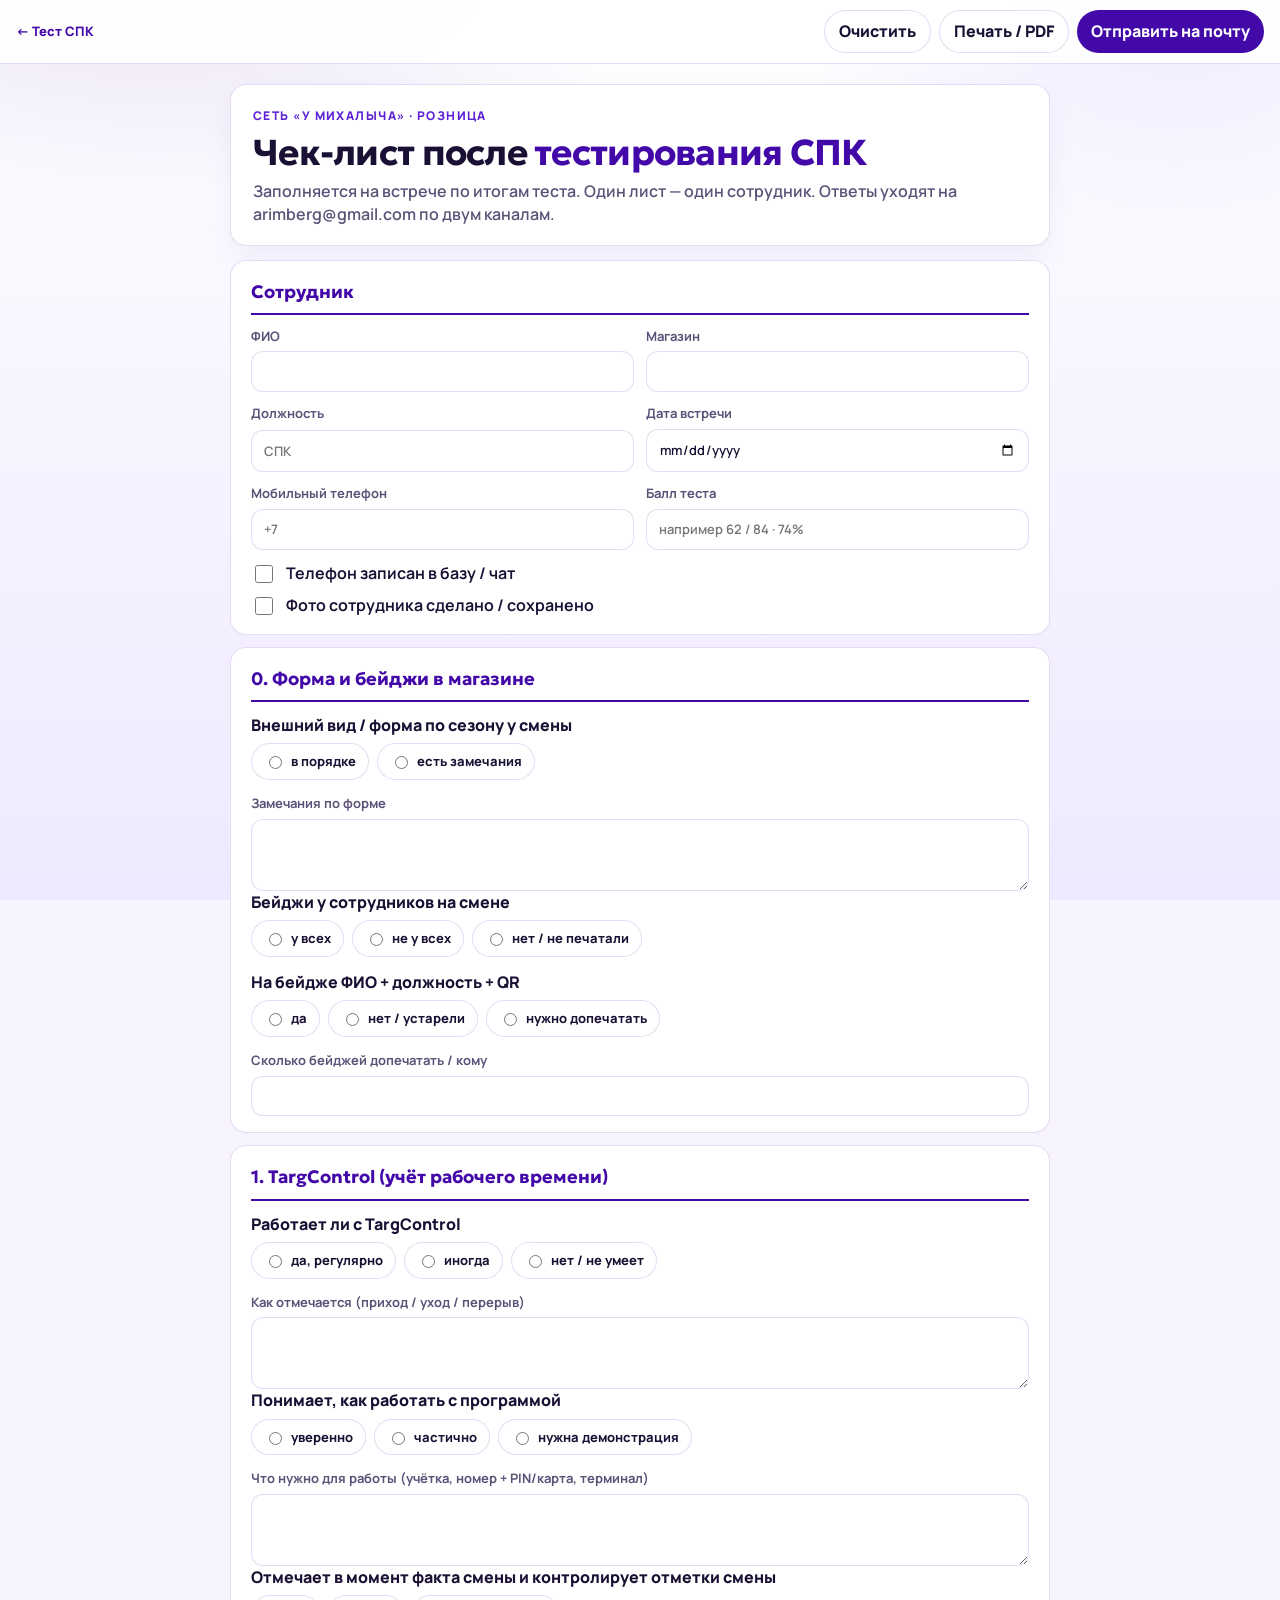
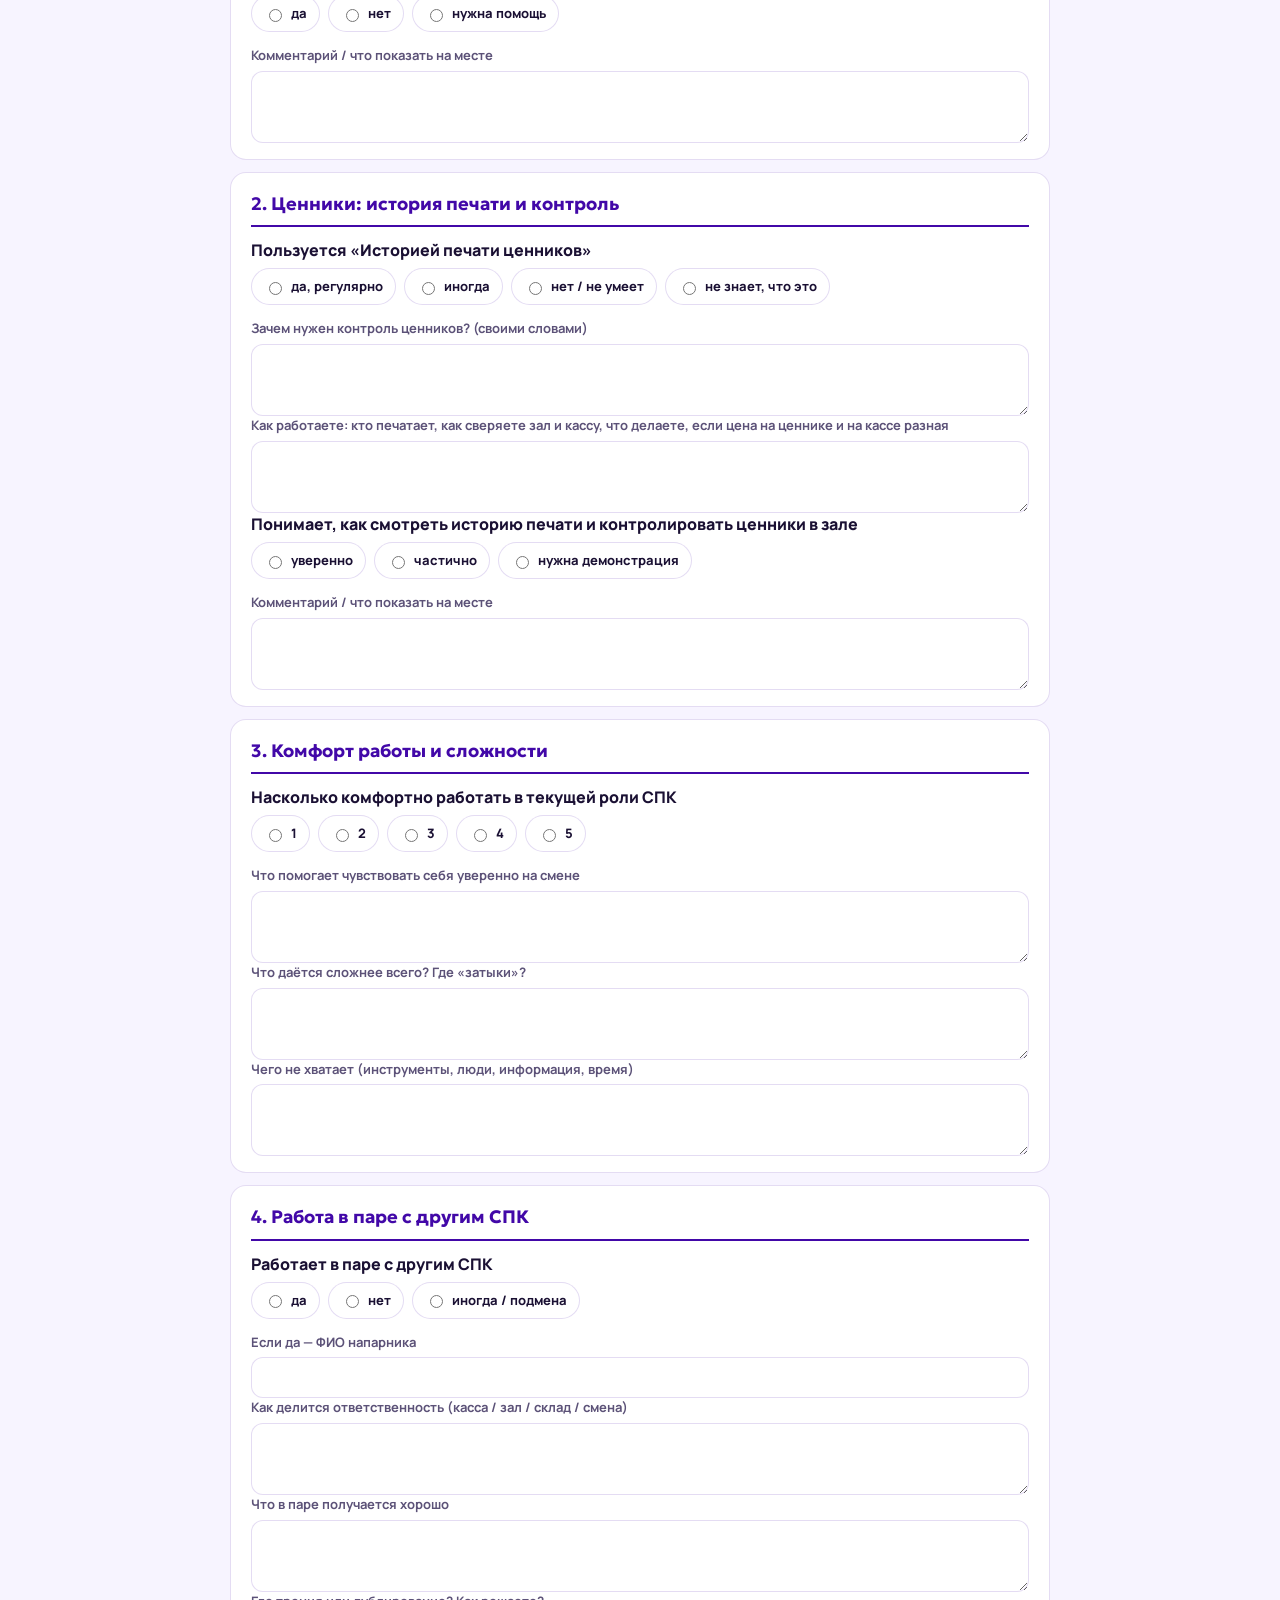
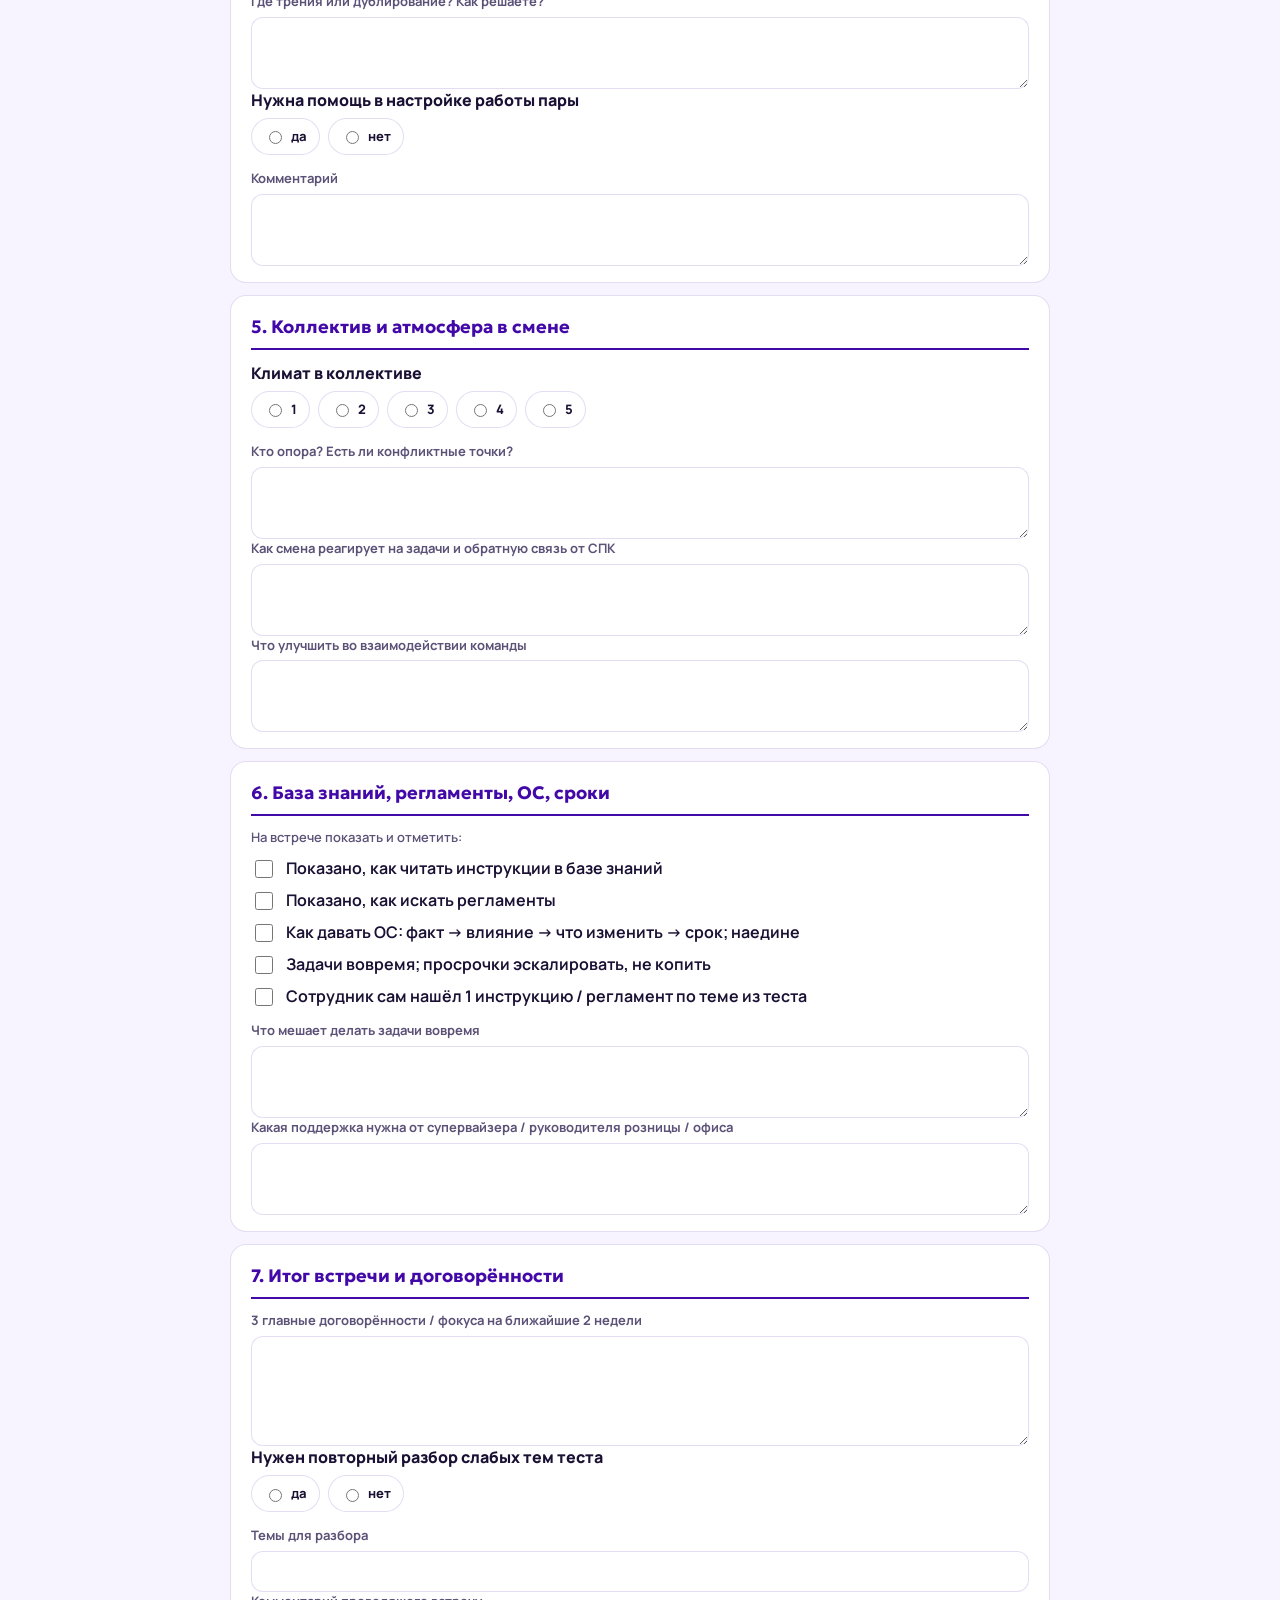
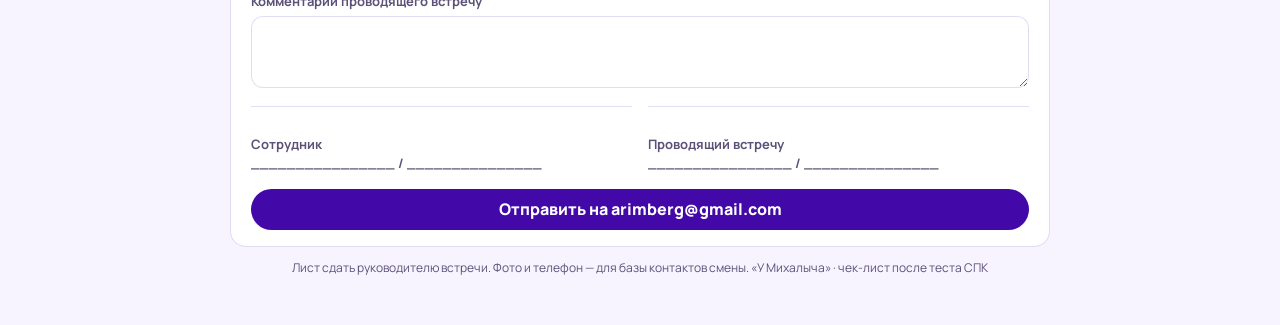
==== commit 2070cc1d: "Add price-tag print history and control questions to the post-test SPK checklist. Co-authored-by: Cu" ====
--- a/checklist.html
+++ b/checklist.html
@@ -268,7 +268,31 @@
       </section>
 
       <section class="card">
-        <h2>2. Комфорт работы и сложности</h2>
+        <h2>2. Ценники: история печати и контроль</h2>
+        <div class="block">
+          <p class="q">Пользуется «Историей печати ценников»</p>
+          <div class="pills">
+            <label><input type="radio" name="tags_hist" value="yes" /> да, регулярно</label>
+            <label><input type="radio" name="tags_hist" value="sometimes" /> иногда</label>
+            <label><input type="radio" name="tags_hist" value="no" /> нет / не умеет</label>
+            <label><input type="radio" name="tags_hist" value="unknown" /> не знает, что это</label>
+          </div>
+        </div>
+        <label class="field">Зачем нужен контроль ценников? (своими словами)<textarea name="tags_why"></textarea></label>
+        <label class="field">Как работаете: кто печатает, как сверяете зал и кассу, что делаете, если цена на ценнике и на кассе разная<textarea name="tags_how"></textarea></label>
+        <div class="block">
+          <p class="q">Понимает, как смотреть историю печати и контролировать ценники в зале</p>
+          <div class="pills">
+            <label><input type="radio" name="tags_skill" value="ok" /> уверенно</label>
+            <label><input type="radio" name="tags_skill" value="part" /> частично</label>
+            <label><input type="radio" name="tags_skill" value="demo" /> нужна демонстрация</label>
+          </div>
+        </div>
+        <label class="field">Комментарий / что показать на месте<textarea name="tags_note"></textarea></label>
+      </section>
+
+      <section class="card">
+        <h2>3. Комфорт работы и сложности</h2>
         <div class="block">
           <p class="q">Насколько комфортно работать в текущей роли СПК</p>
           <div class="pills">
@@ -285,7 +309,7 @@
       </section>
 
       <section class="card">
-        <h2>3. Работа в паре с другим СПК</h2>
+        <h2>4. Работа в паре с другим СПК</h2>
         <div class="block">
           <p class="q">Работает в паре с другим СПК</p>
           <div class="pills">
@@ -309,7 +333,7 @@
       </section>
 
       <section class="card">
-        <h2>4. Коллектив и атмосфера в смене</h2>
+        <h2>5. Коллектив и атмосфера в смене</h2>
         <div class="block">
           <p class="q">Климат в коллективе</p>
           <div class="pills">
@@ -326,7 +350,7 @@
       </section>
 
       <section class="card">
-        <h2>5. База знаний, регламенты, ОС, сроки</h2>
+        <h2>6. База знаний, регламенты, ОС, сроки</h2>
         <p class="hint">На встрече показать и отметить:</p>
         <div class="checks">
           <label class="check"><input type="checkbox" name="kb_read" /> Показано, как читать инструкции в базе знаний</label>
@@ -340,7 +364,7 @@
       </section>
 
       <section class="card">
-        <h2>6. Итог встречи и договорённости</h2>
+        <h2>7. Итог встречи и договорённости</h2>
         <label class="field">3 главные договорённости / фокуса на ближайшие 2 недели<textarea name="focus" style="min-height:110px"></textarea></label>
         <div class="block">
           <p class="q">Нужен повторный разбор слабых тем теста</p>
@@ -392,6 +416,11 @@
       tc_need: "Что нужно для работы",
       tc_fact: "Отмечает в момент факта / контролирует смену",
       tc_note: "Комментарий TargControl",
+      tags_hist: "Пользуется историей печати ценников",
+      tags_why: "Зачем нужен контроль ценников",
+      tags_how: "Как работаете с ценниками",
+      tags_skill: "Понимает историю печати / контроль ценников",
+      tags_note: "Комментарий по ценникам",
       comfort: "Комфорт в роли СПК (1–5)",
       comfort_plus: "Что помогает быть уверенным",
       comfort_hard: "Что сложнее / затыки",
@@ -434,6 +463,7 @@
       part: "частично",
       demo: "нужна демонстрация",
       help: "нужна помощь",
+      unknown: "не знает, что это",
     };
 
     const form = document.getElementById("sheet");
